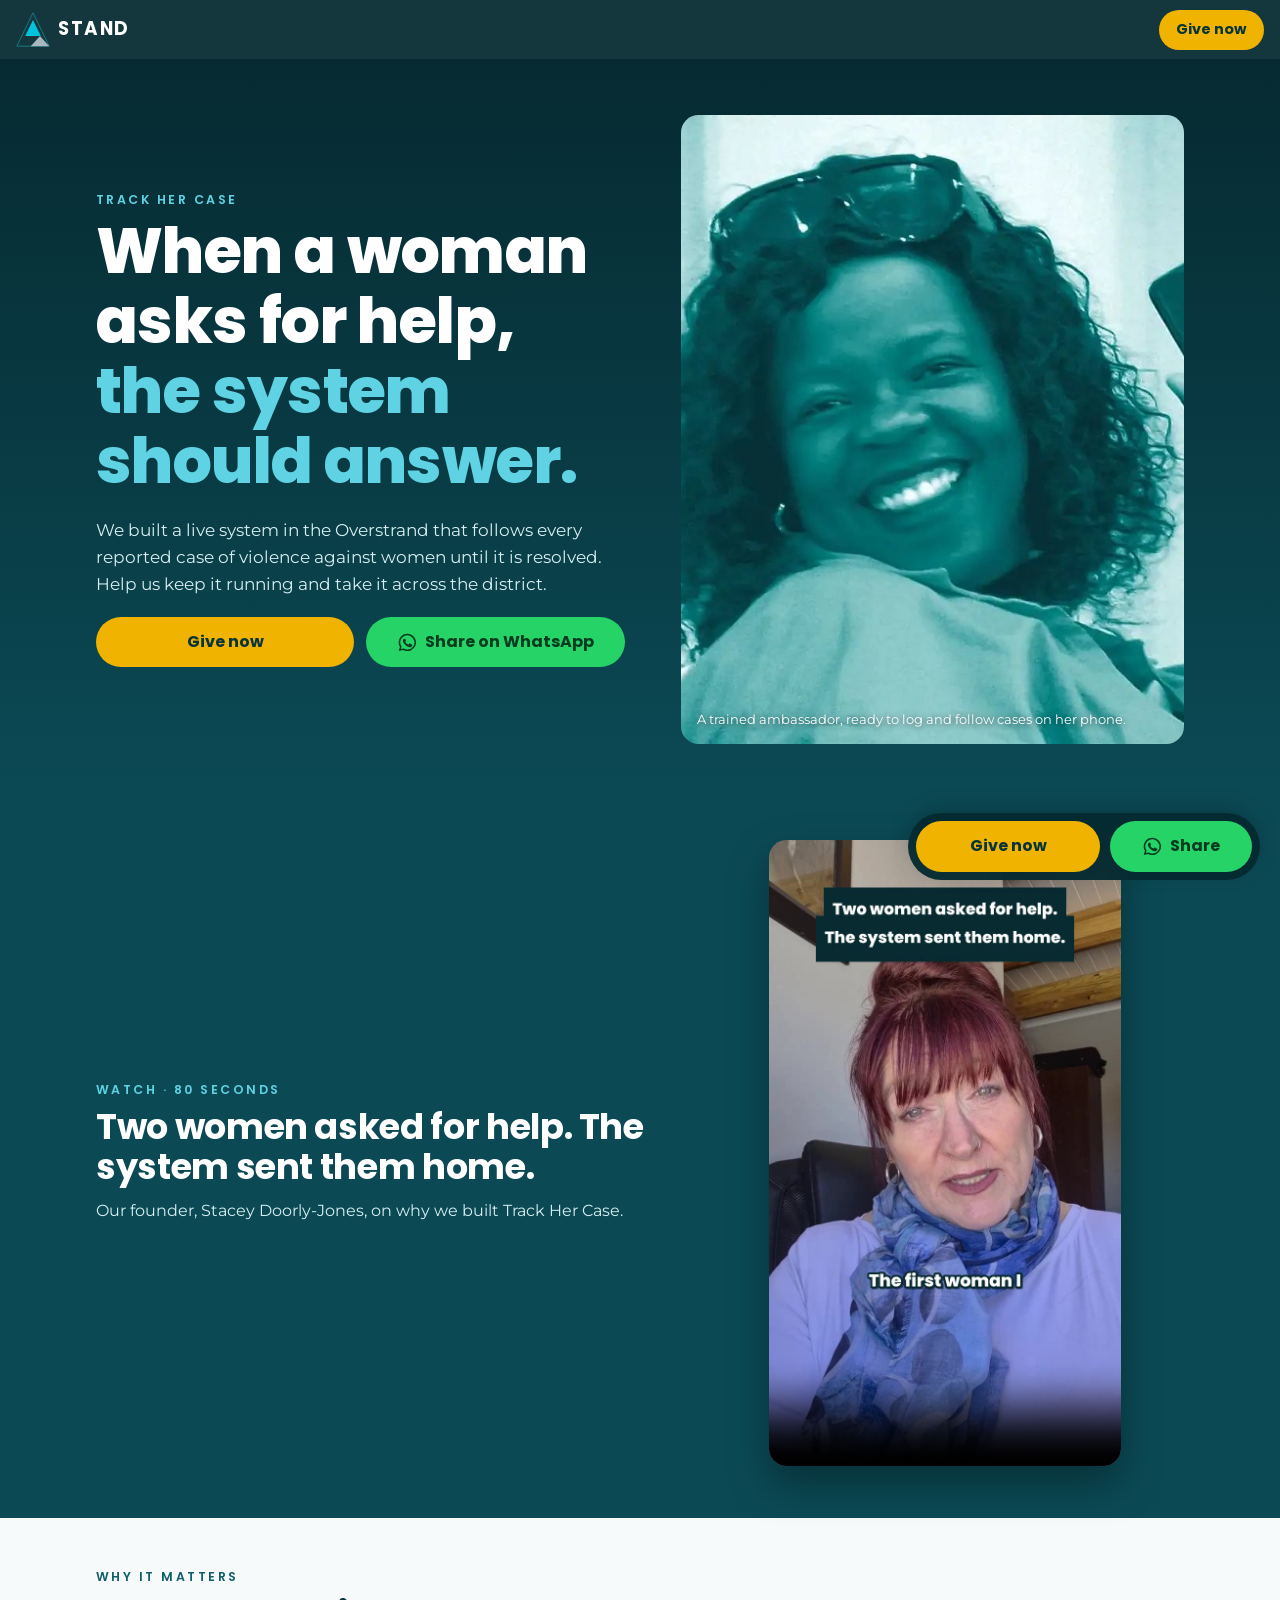
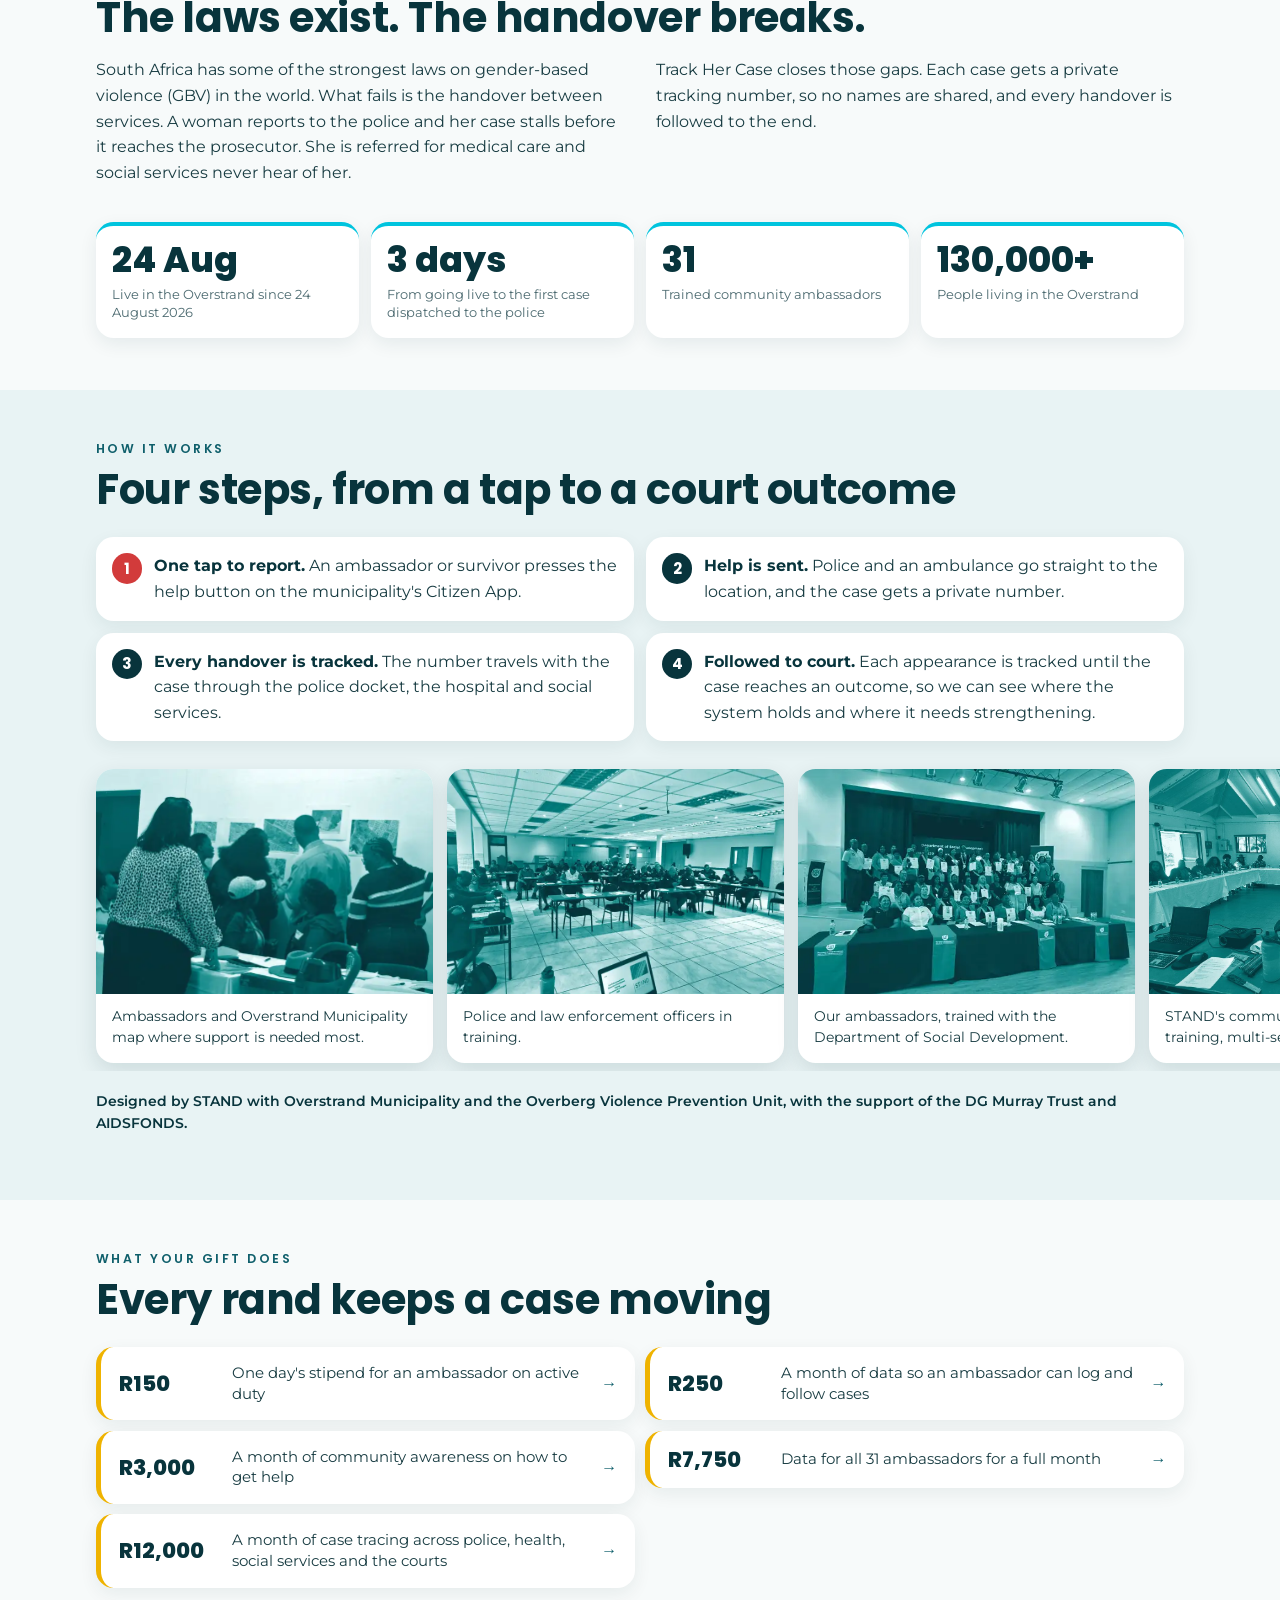
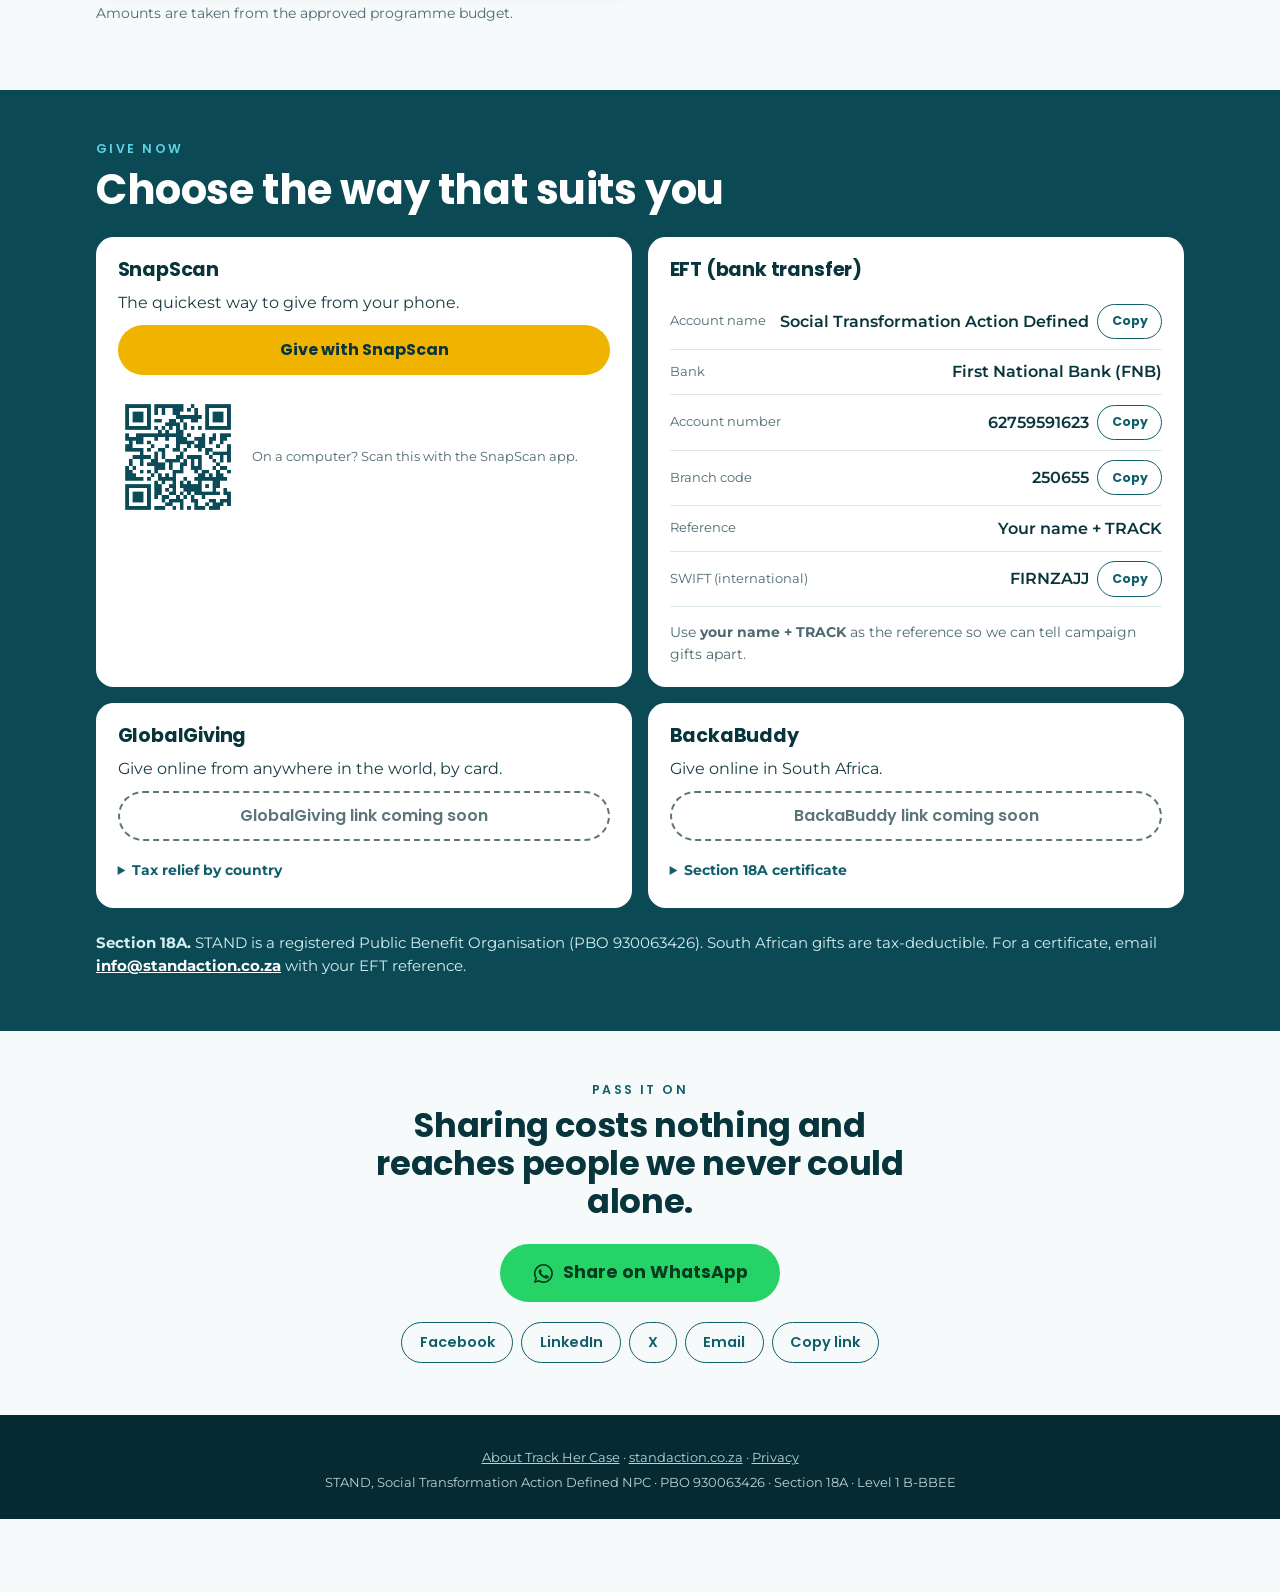
==== give/index.html @ 54787626 "Track Her Case campaign: phone-first landing page, campaign film and social kit - campaign.html rebu" ====
<!doctype html>
<html lang="en-ZA">
<head>
  <meta charset="utf-8">
  <title>Track Her Case: Give now | STAND</title>
  <link rel="canonical" href="https://standaction.co.za/campaign.html">
  <meta property="og:type" content="website">
  <meta property="og:url" content="https://standaction.co.za/campaign.html">
  <meta property="og:title" content="When a woman asks for help, the system should answer.">
  <meta property="og:description" content="Track Her Case follows every reported case of violence against women in the Overstrand through police, health, social services and the courts. Give now and pass it on.">
  <meta property="og:image" content="https://standaction.co.za/assets/stand/give-share.jpg">
  <meta name="twitter:card" content="summary_large_image">
  <meta http-equiv="refresh" content="0; url=../campaign.html">
  <script>location.replace('../campaign.html' + location.hash);</script>
</head>
<body><p><a href="../campaign.html">Track Her Case: Give now</a></p></body>
</html>
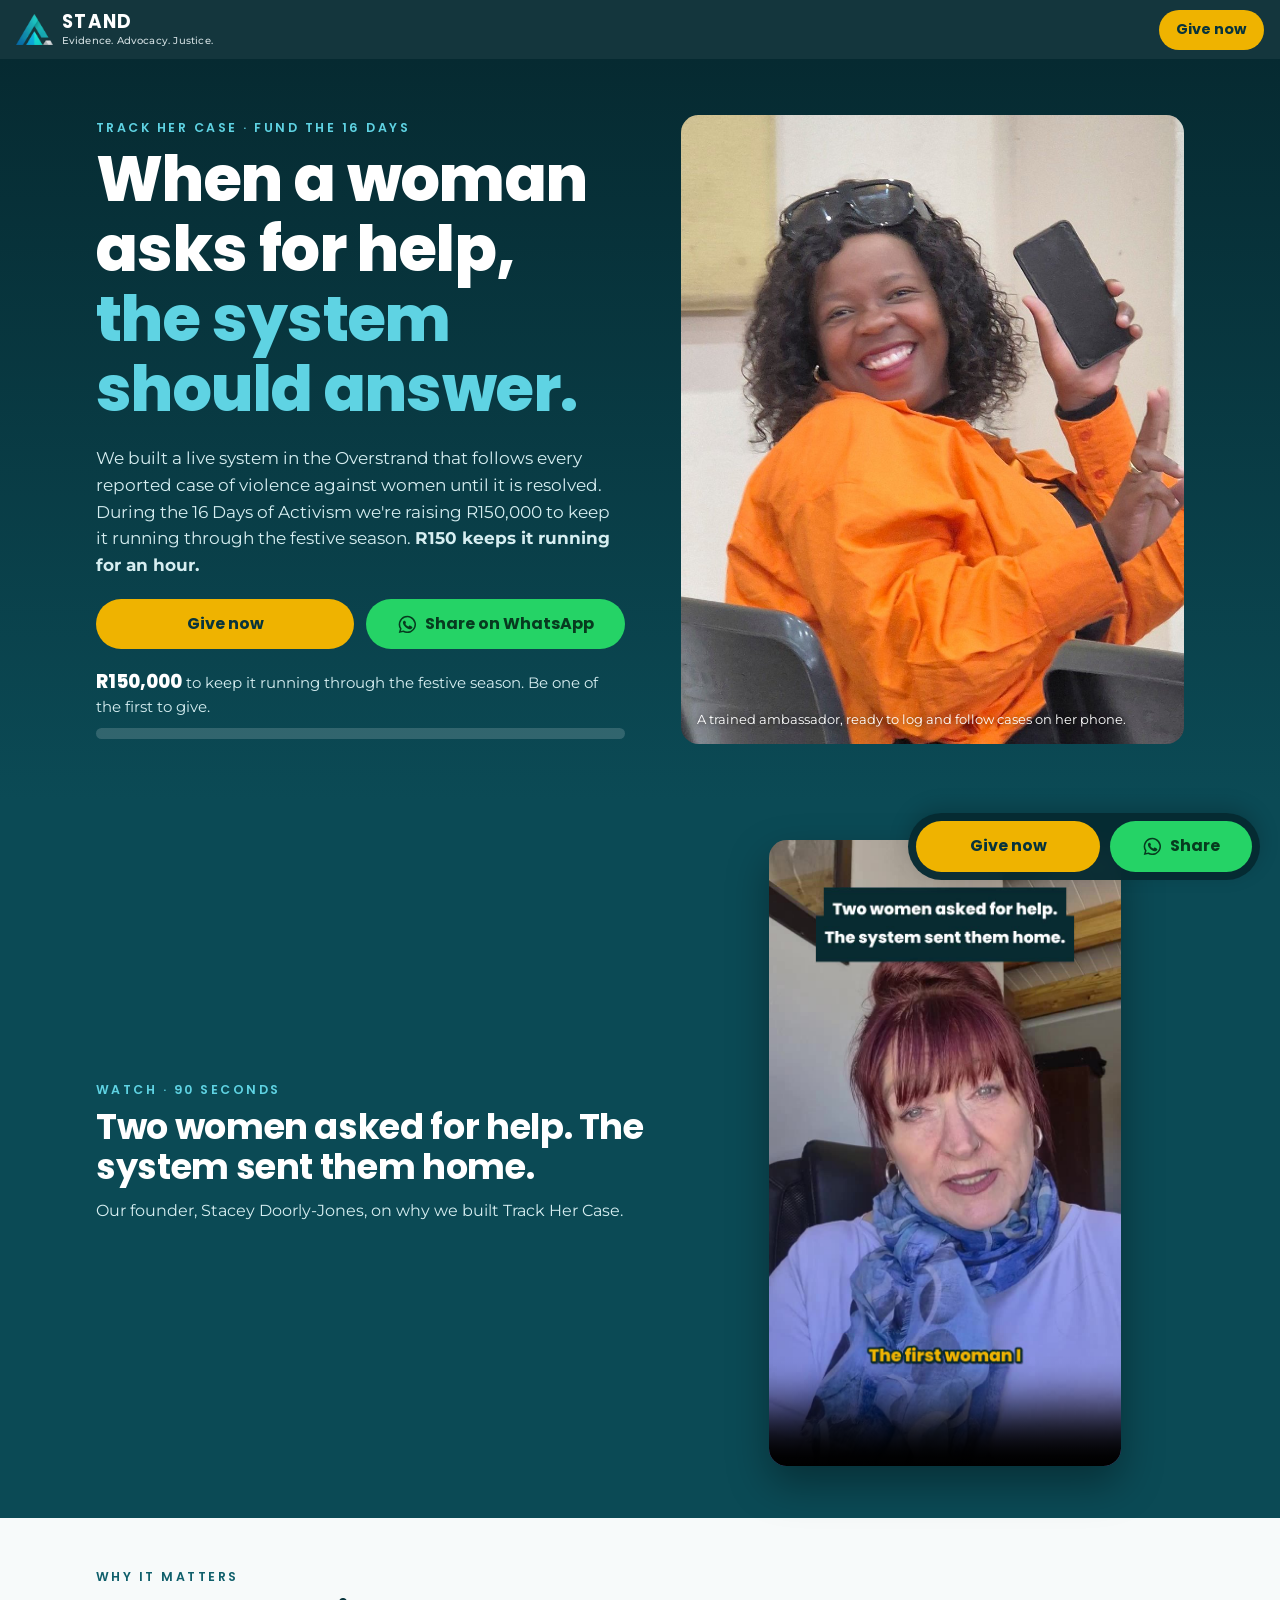
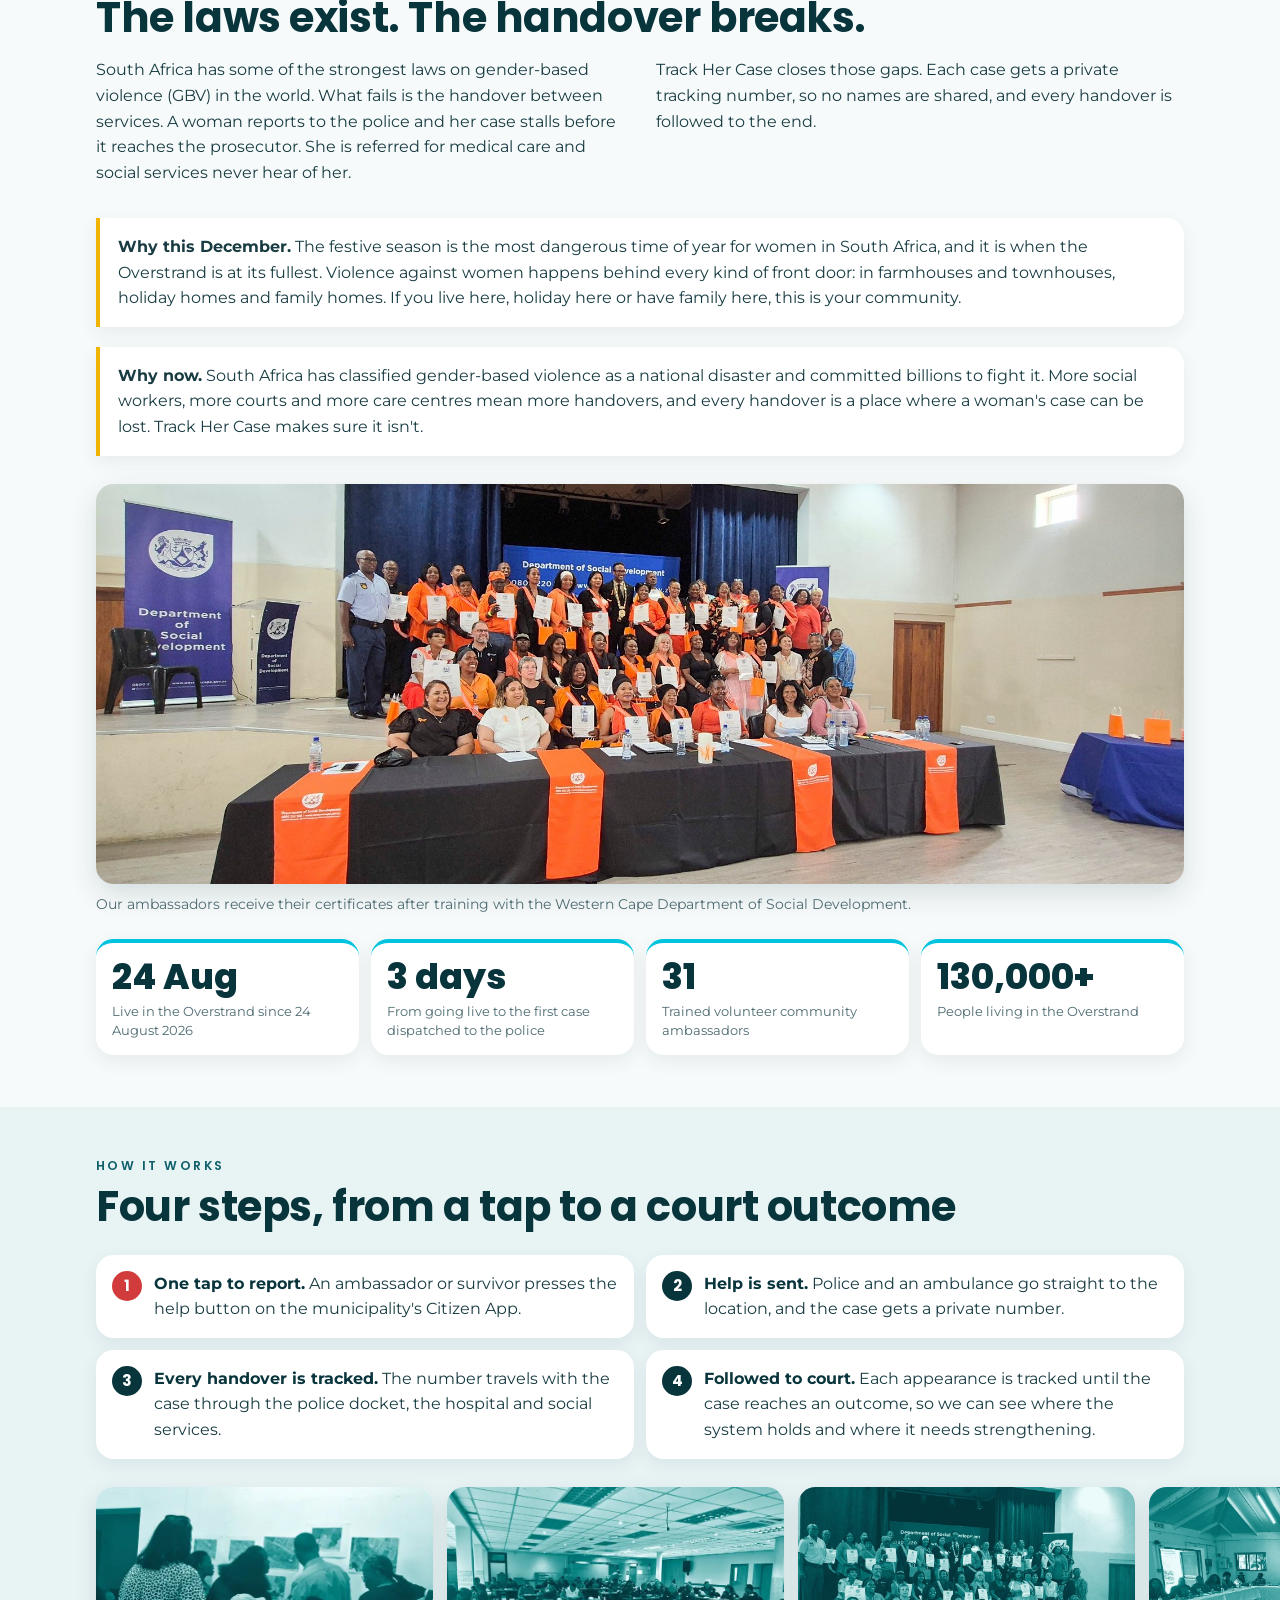
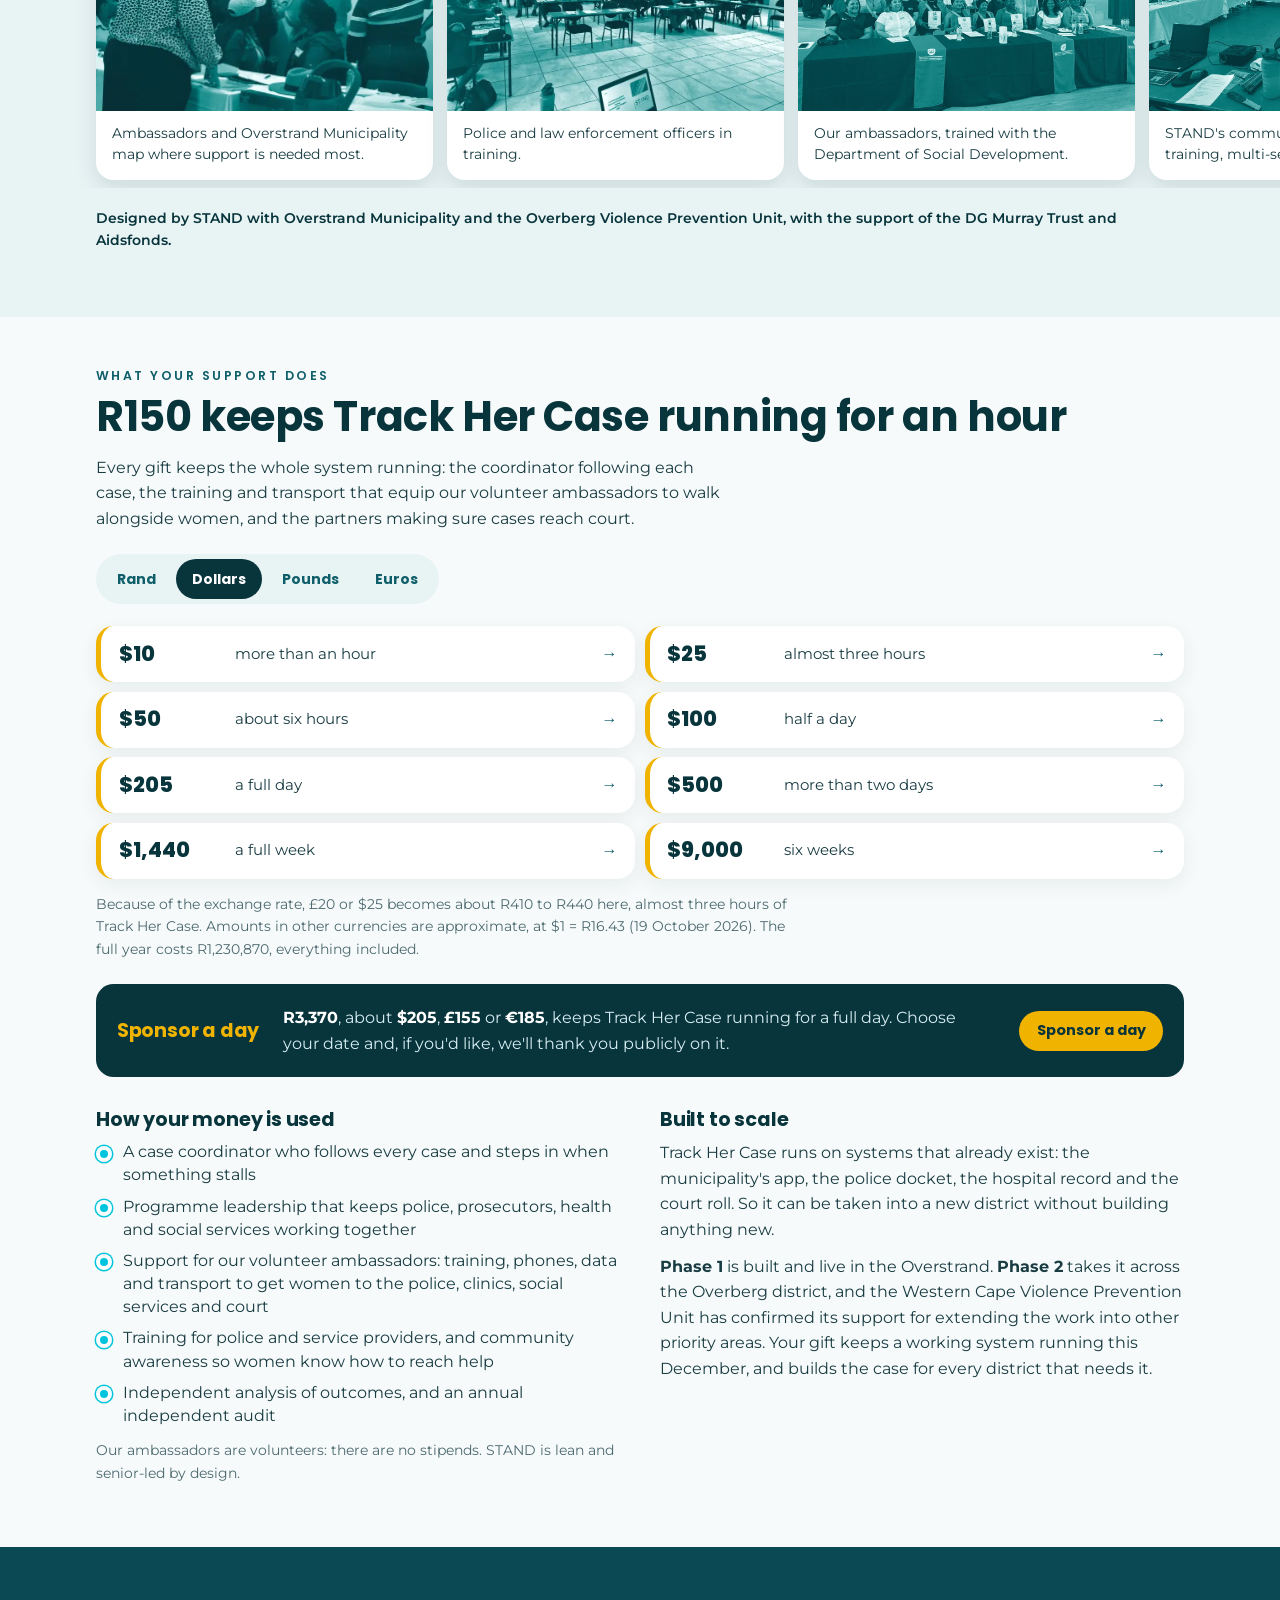
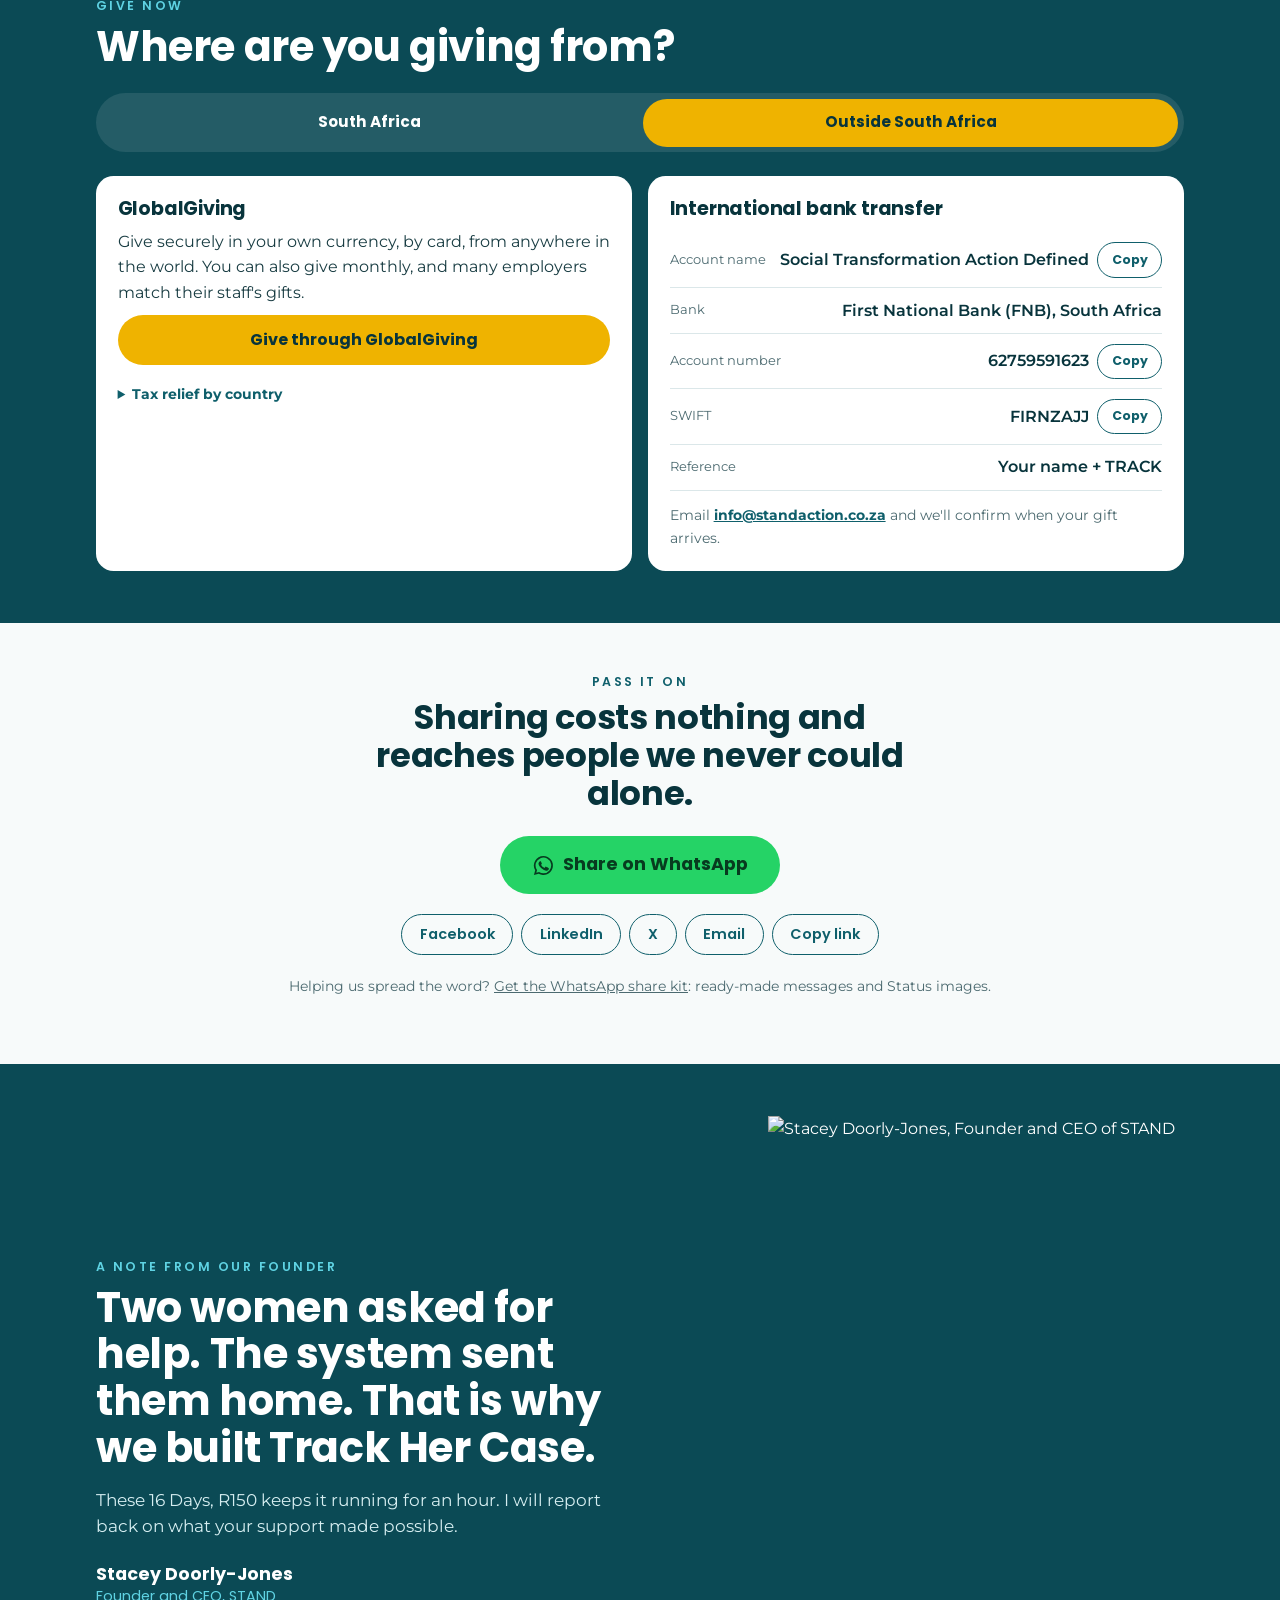
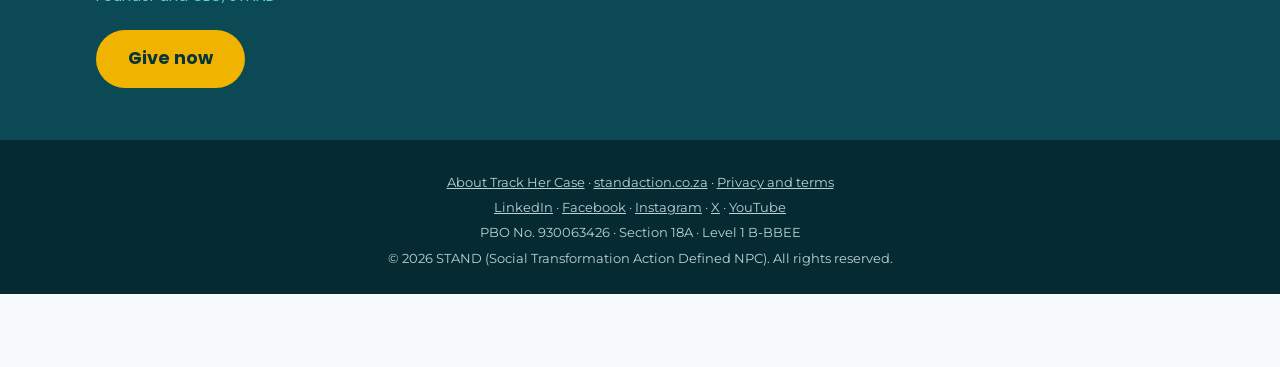
==== commit 7a83eb68: "Sync with the live site (changes made 16-25 Nov outside this project), add 25 Nov founder close, han" ====
--- a/give/index.html
+++ b/give/index.html
@@ -9,6 +9,9 @@
   <meta property="og:title" content="When a woman asks for help, the system should answer.">
   <meta property="og:description" content="Track Her Case follows every reported case of violence against women in the Overstrand through police, health, social services and the courts. Give now and pass it on.">
   <meta property="og:image" content="https://standaction.co.za/assets/stand/give-share.jpg">
+  <meta property="og:image:width" content="1200">
+  <meta property="og:image:height" content="630">
+  <meta property="og:site_name" content="STAND">
   <meta name="twitter:card" content="summary_large_image">
   <meta http-equiv="refresh" content="0; url=../campaign.html">
   <script>location.replace('../campaign.html' + location.hash);</script>
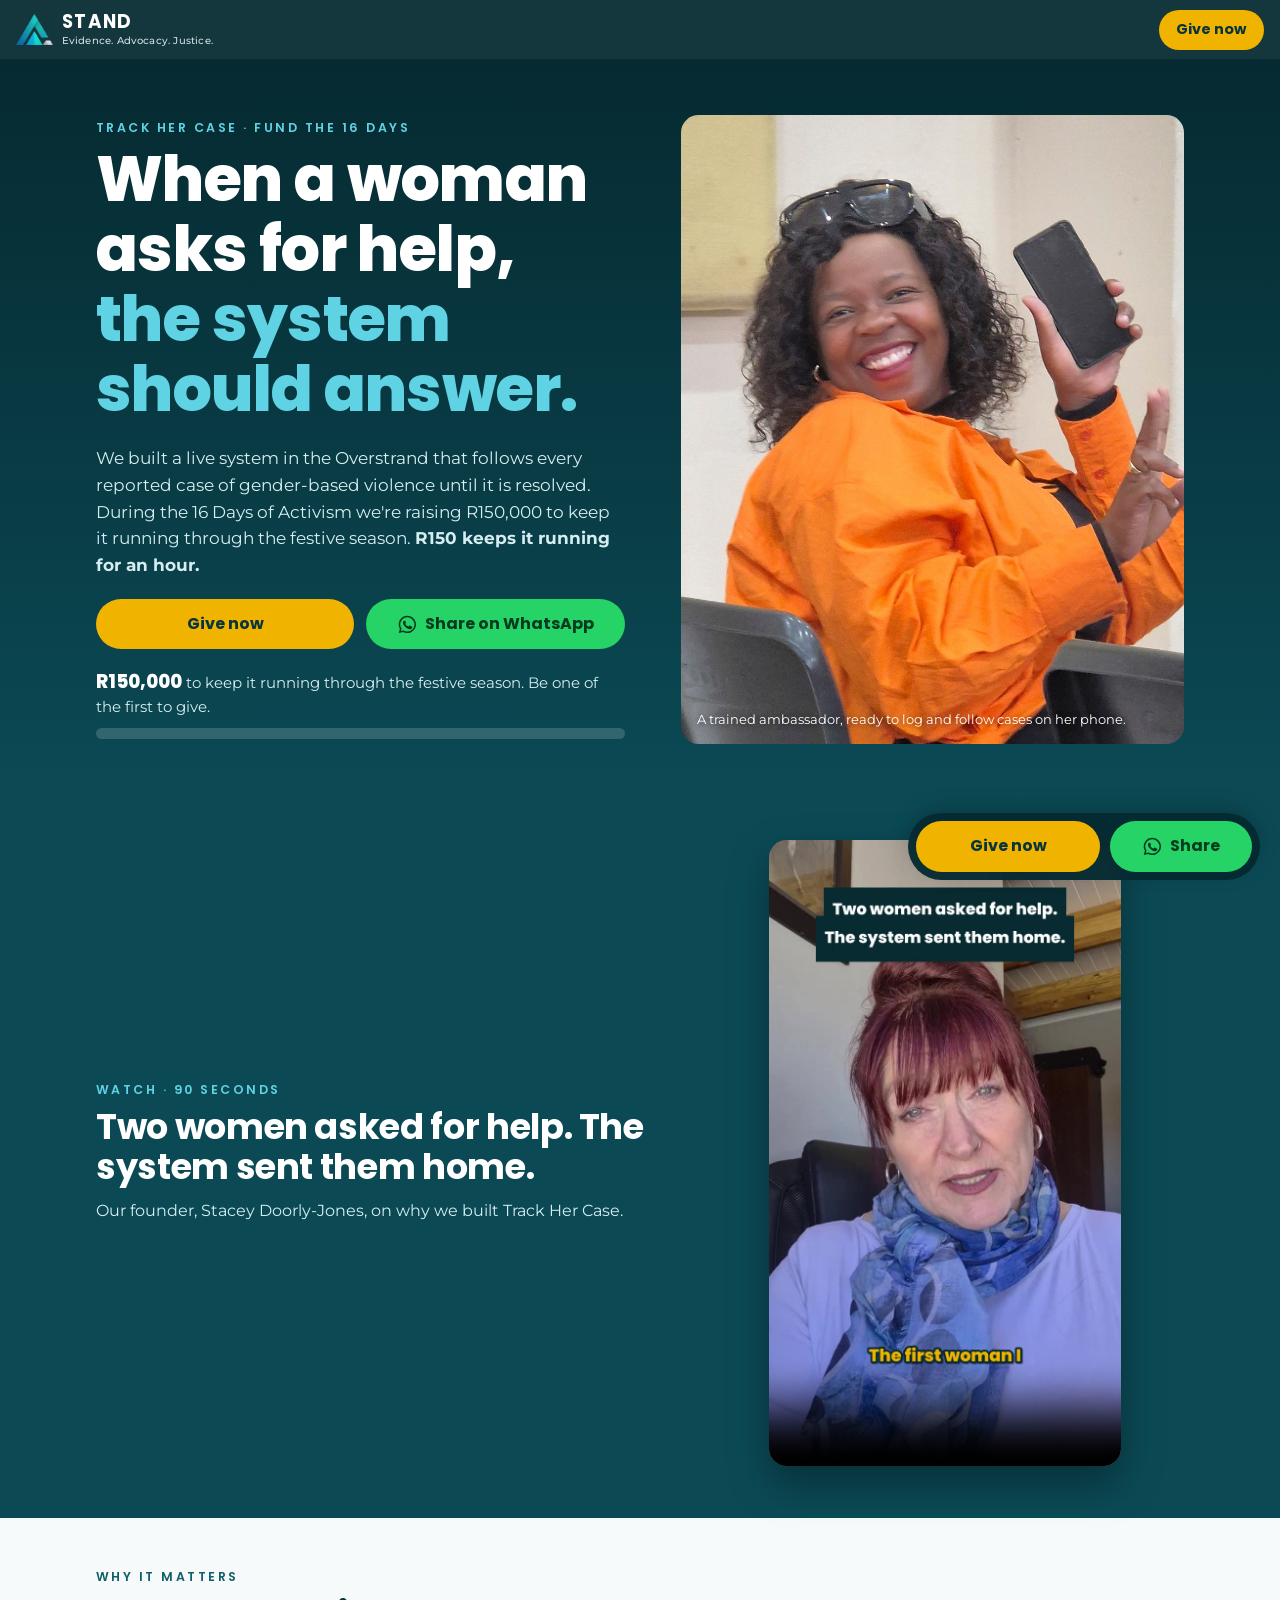
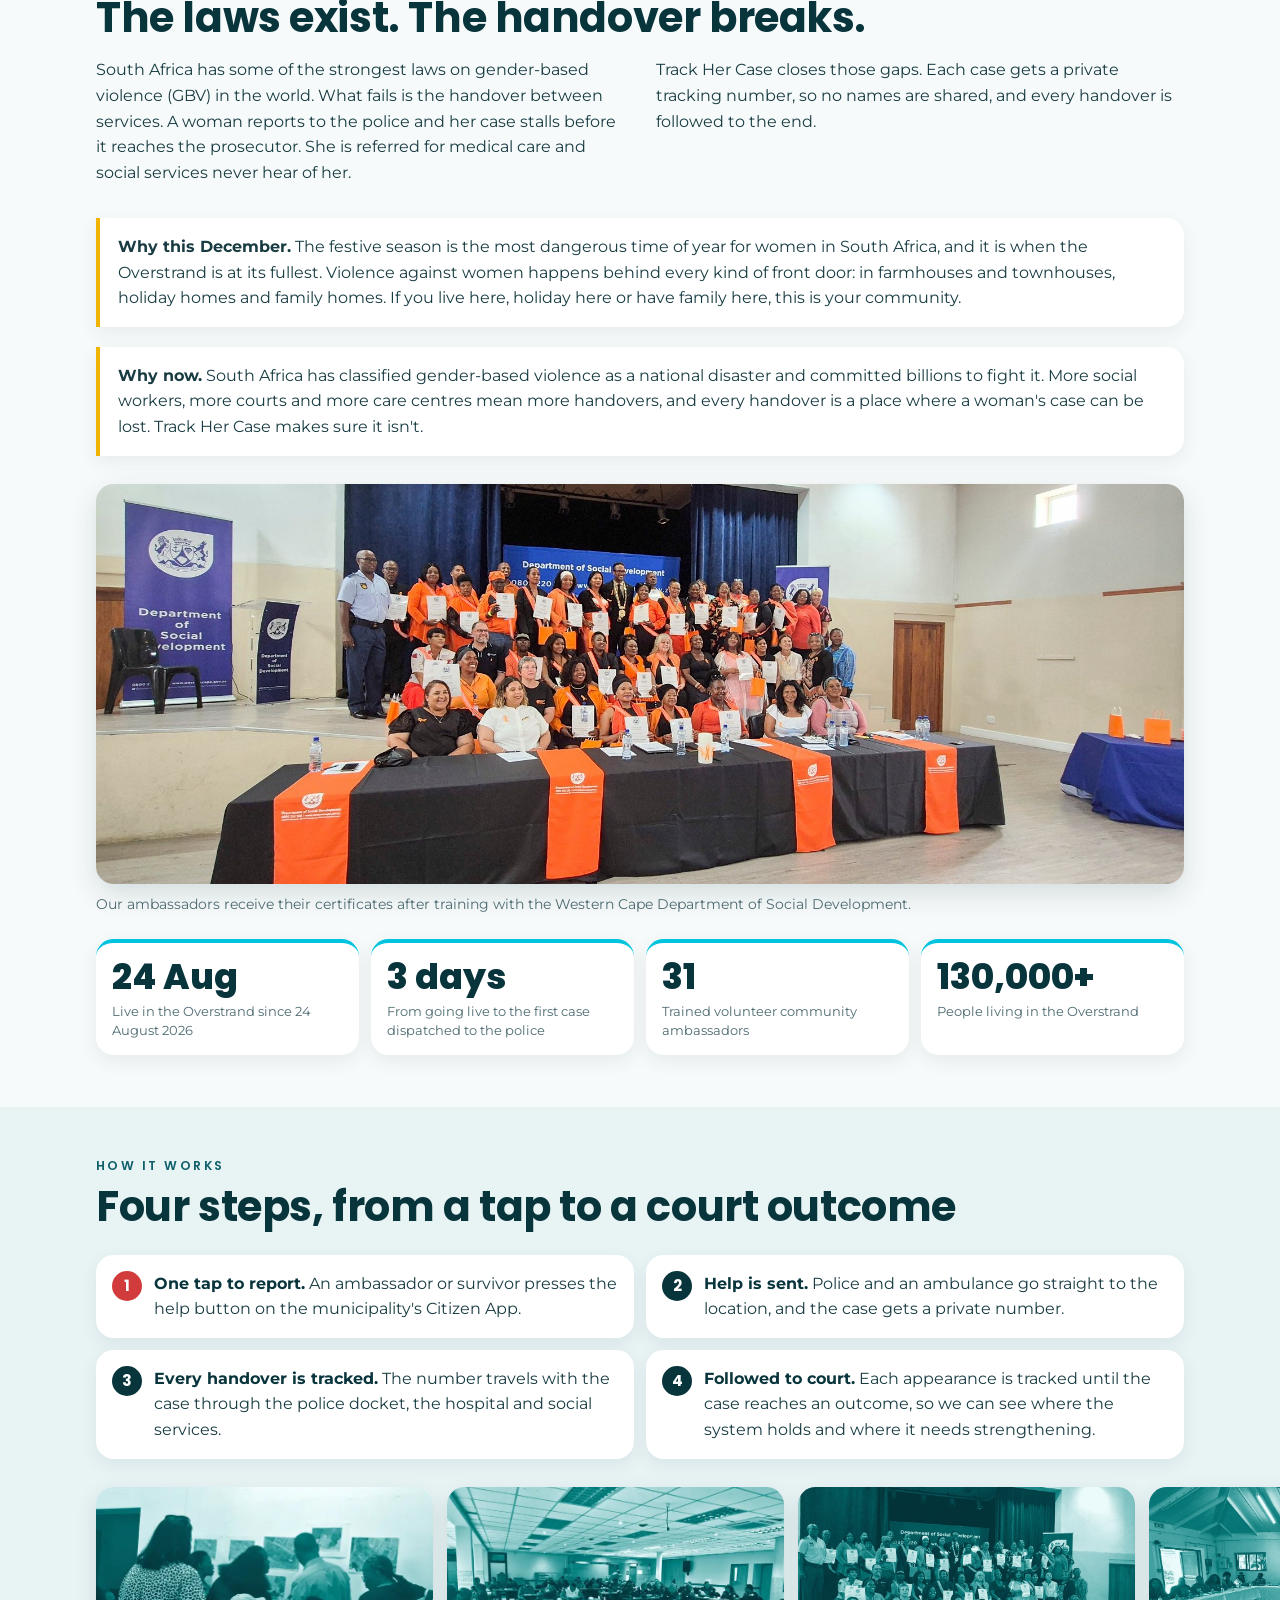
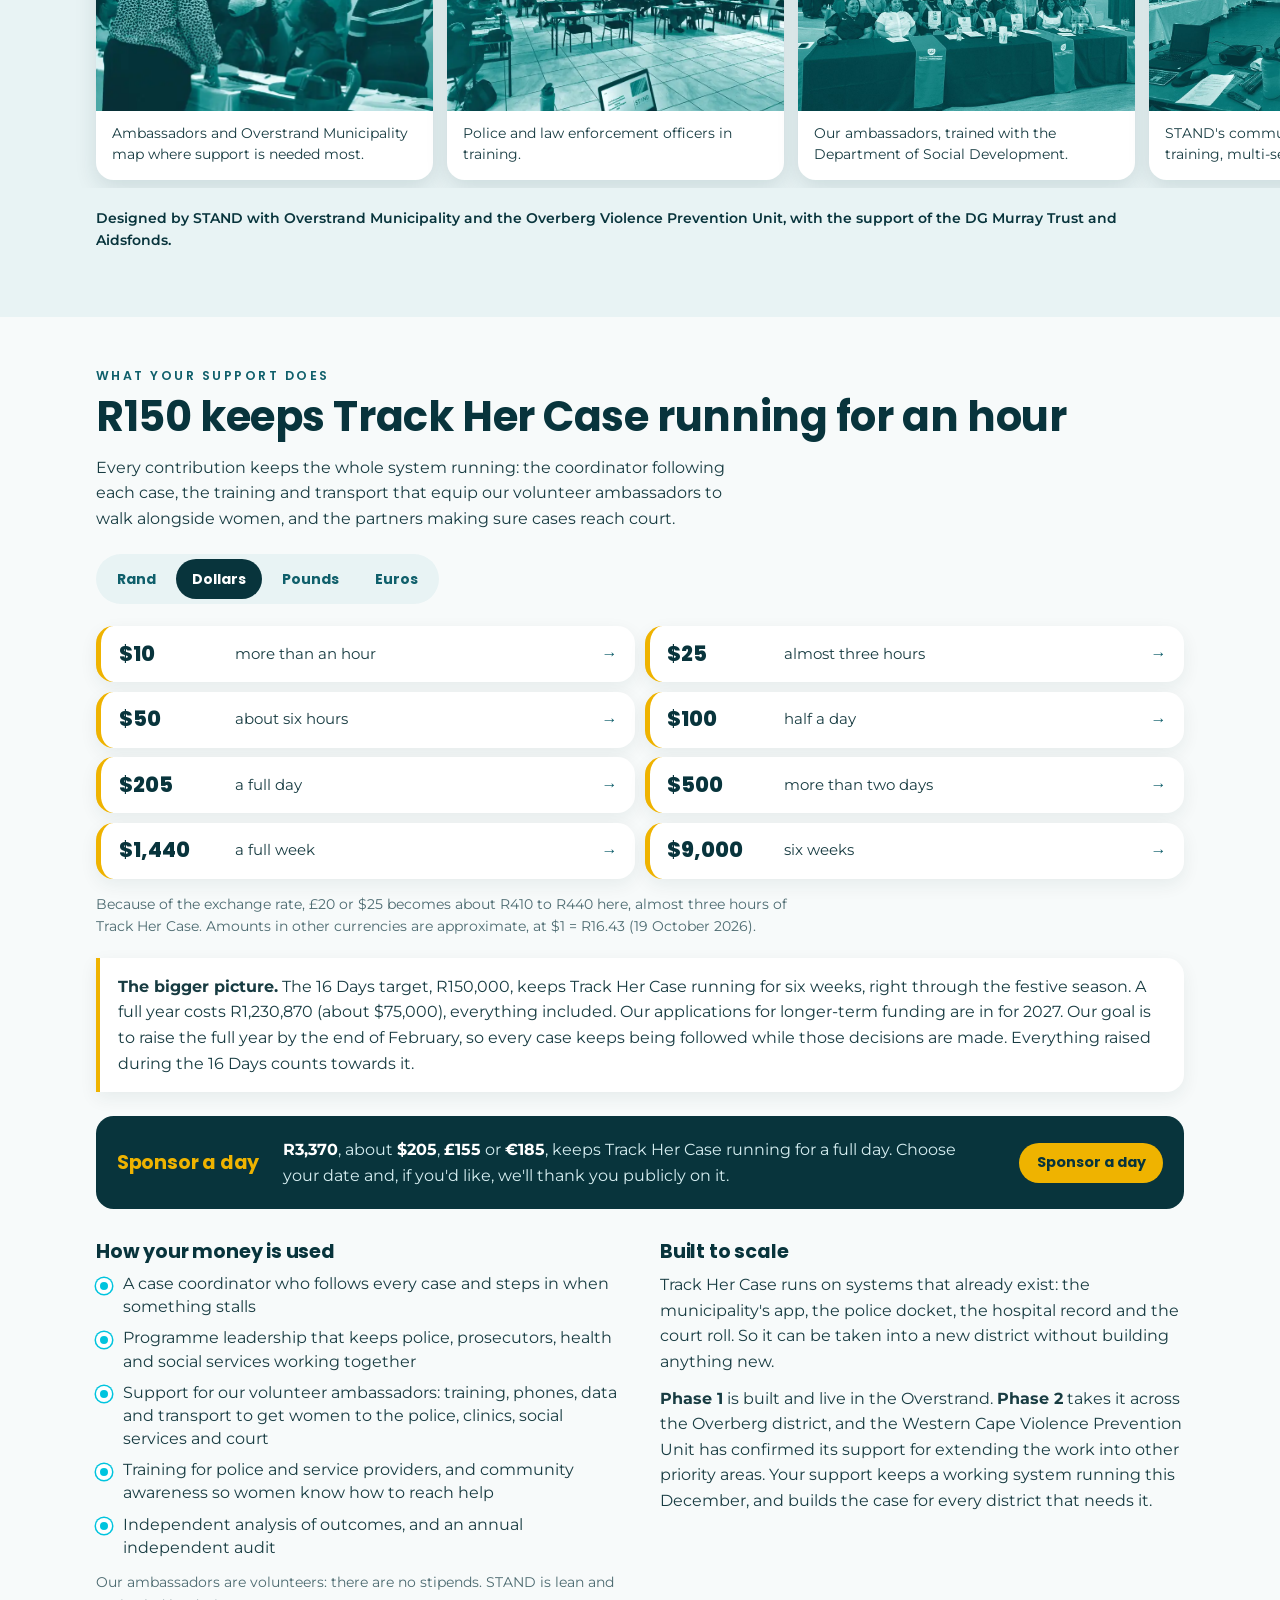
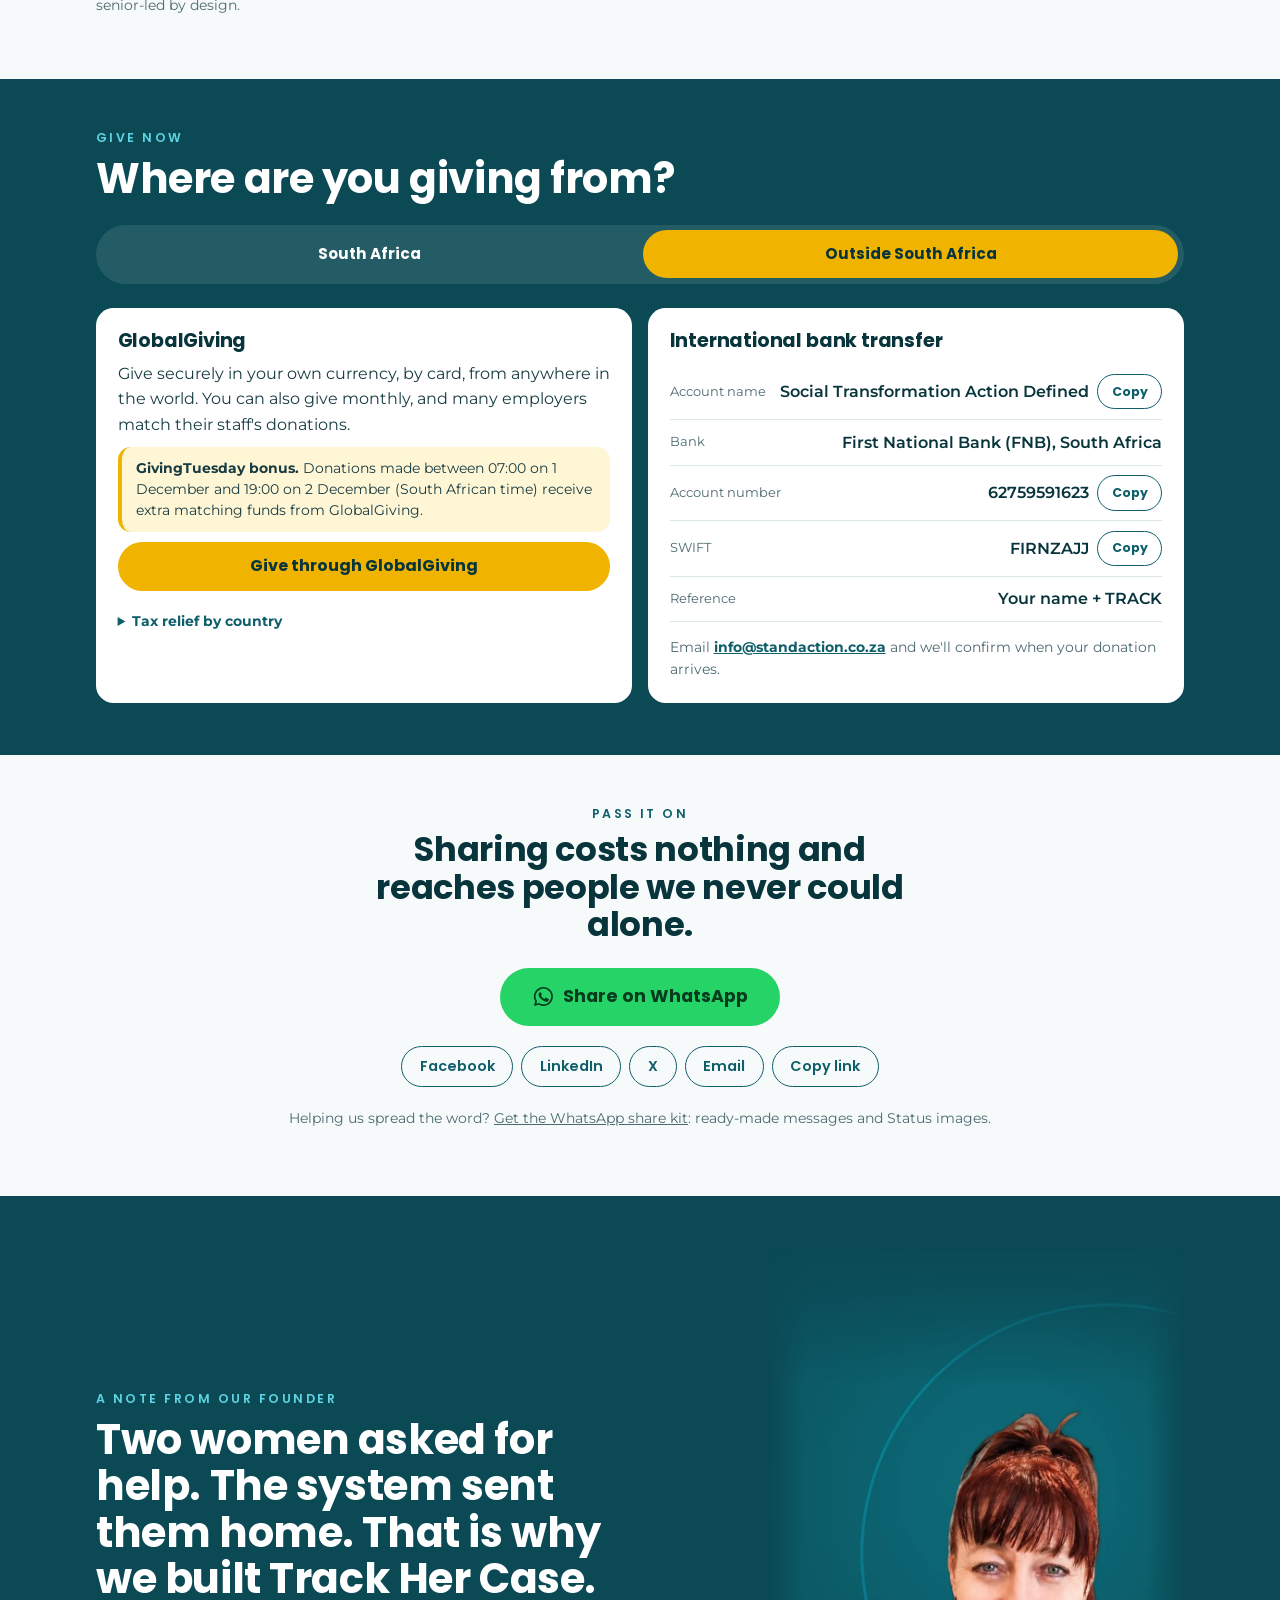
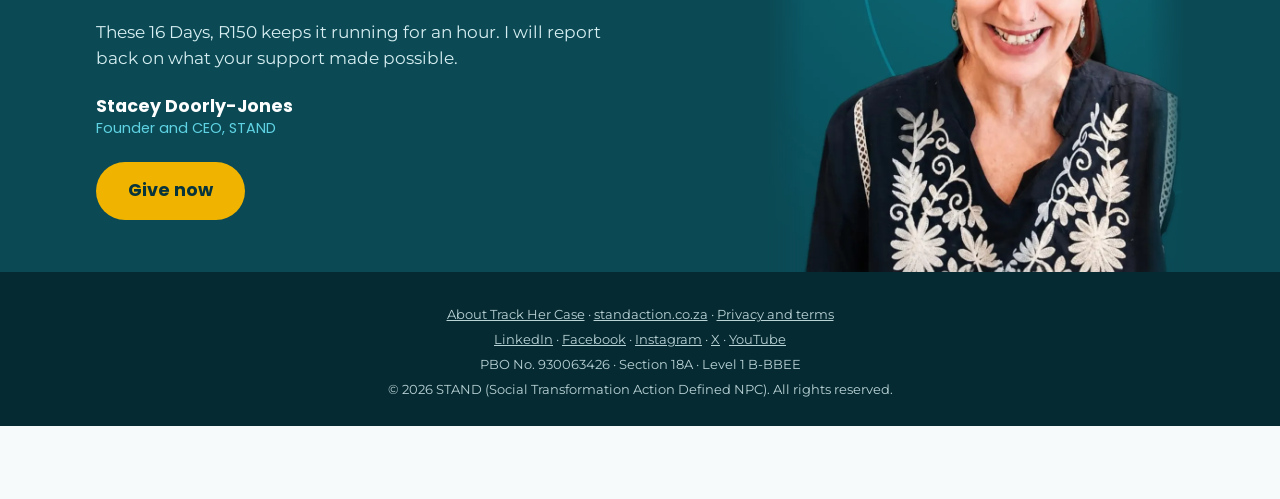
==== commit 3d810de9: "Give page preview text: gender-based violence Co-Authored-By: Claude Opus 5.5 <noreply@anthropic.com" ====
--- a/give/index.html
+++ b/give/index.html
@@ -7,7 +7,7 @@
   <meta property="og:type" content="website">
   <meta property="og:url" content="https://standaction.co.za/campaign.html">
   <meta property="og:title" content="When a woman asks for help, the system should answer.">
-  <meta property="og:description" content="Track Her Case follows every reported case of violence against women in the Overstrand through police, health, social services and the courts. Give now and pass it on.">
+  <meta property="og:description" content="Track Her Case follows every reported case of gender-based violence in the Overstrand through police, health, social services and the courts. Give now and pass it on.">
   <meta property="og:image" content="https://standaction.co.za/assets/stand/give-share.jpg">
   <meta property="og:image:width" content="1200">
   <meta property="og:image:height" content="630">
